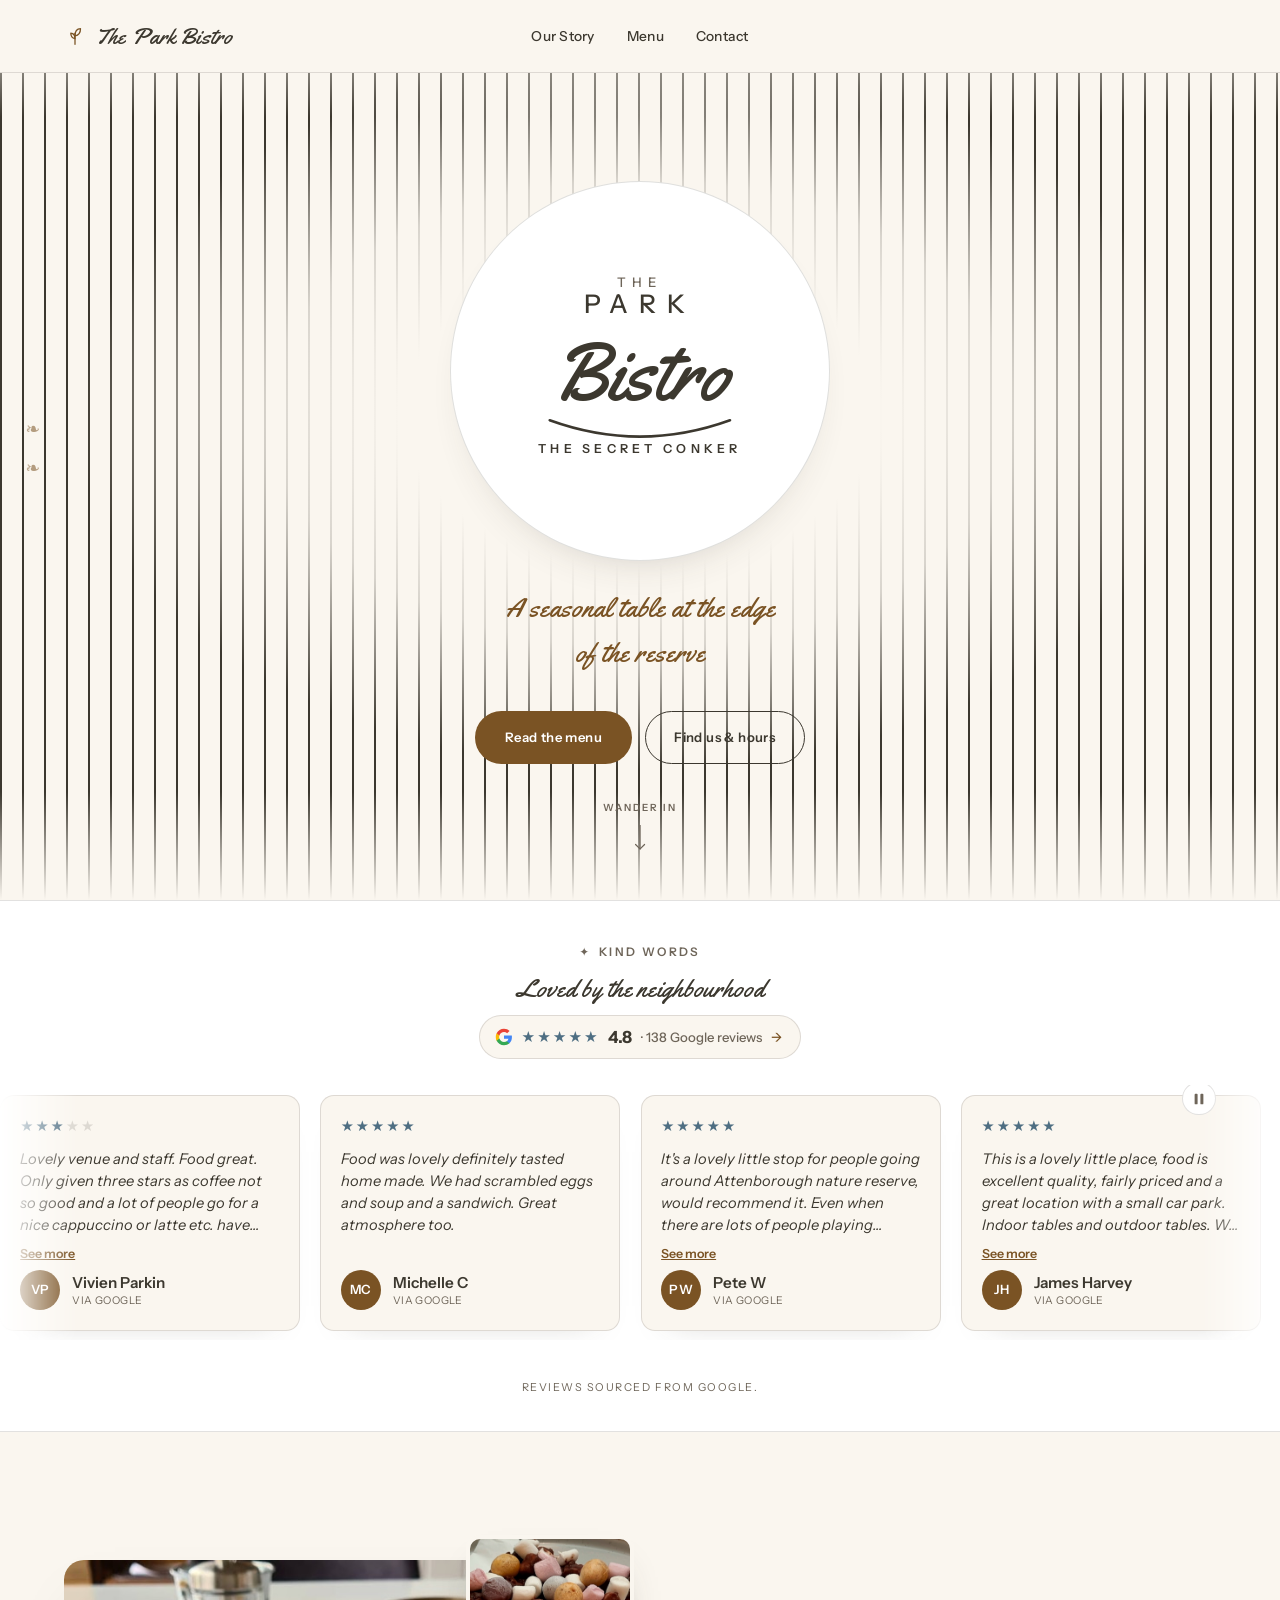
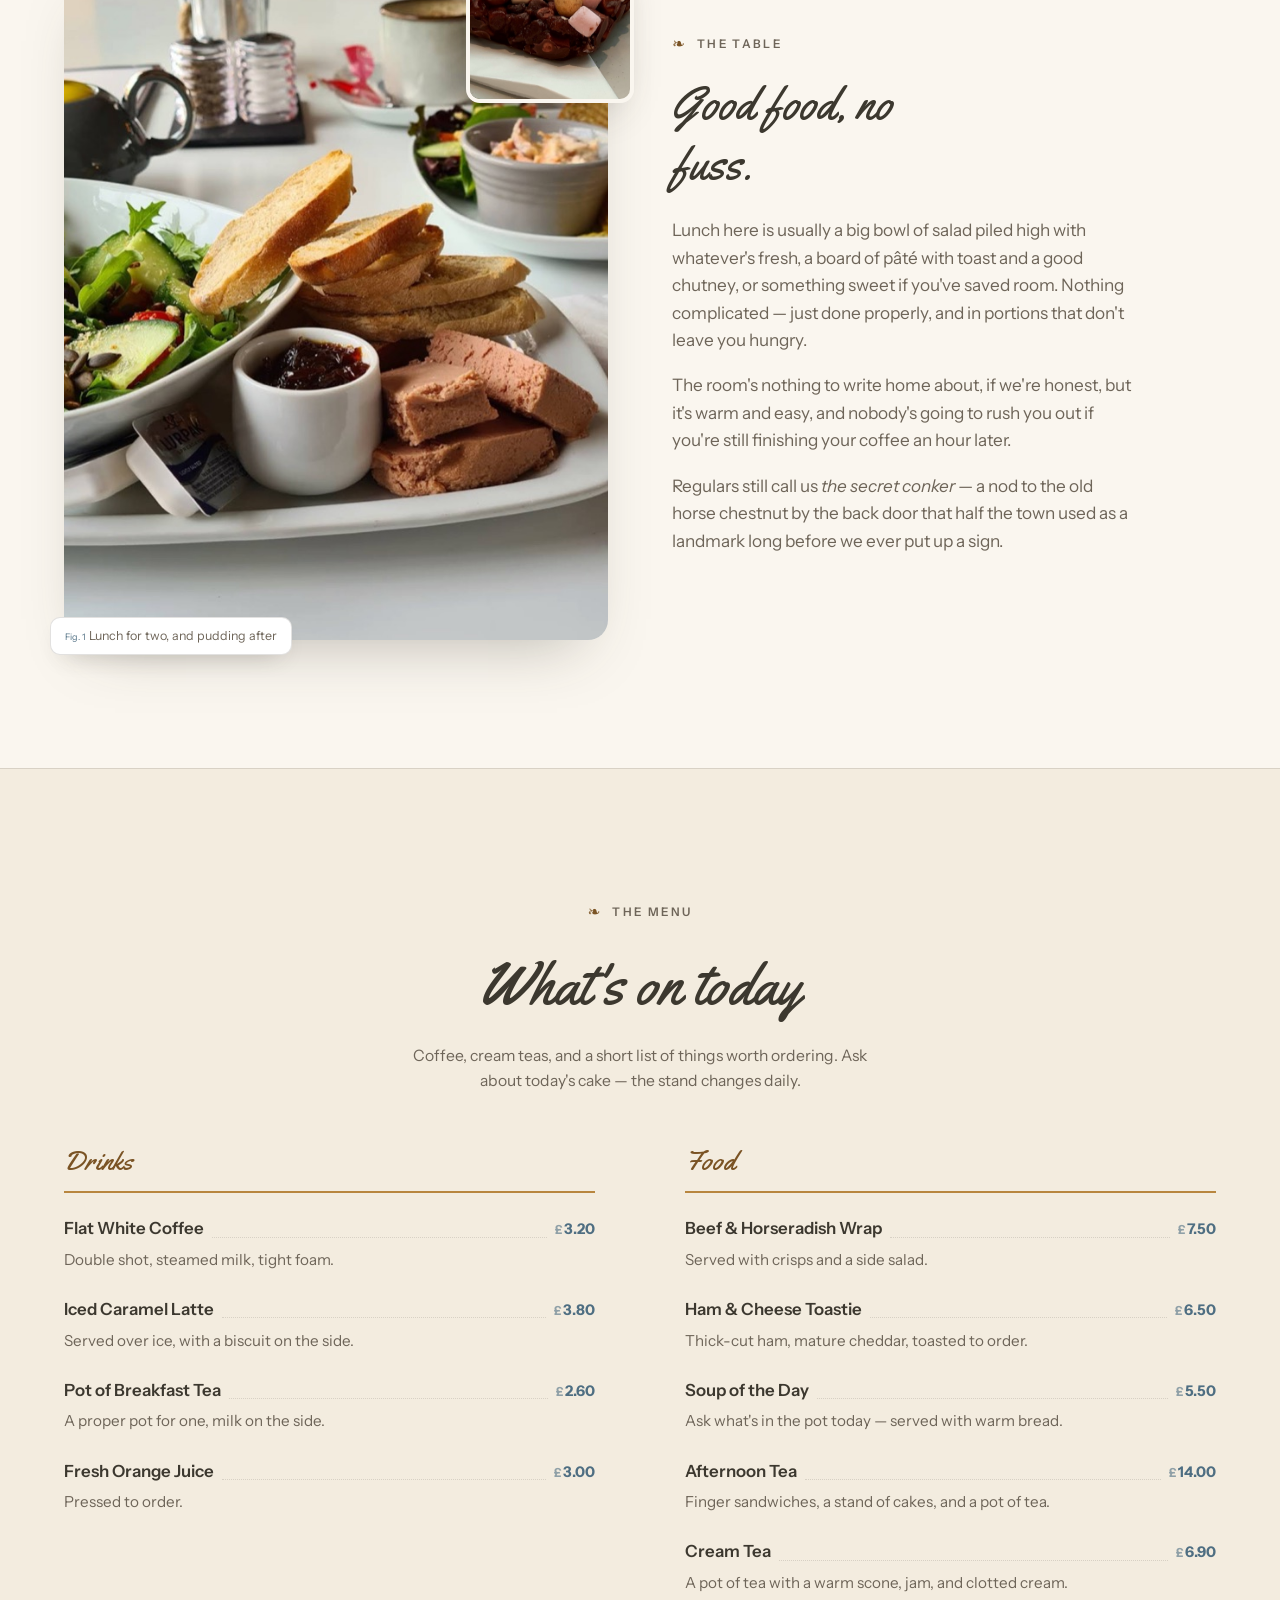
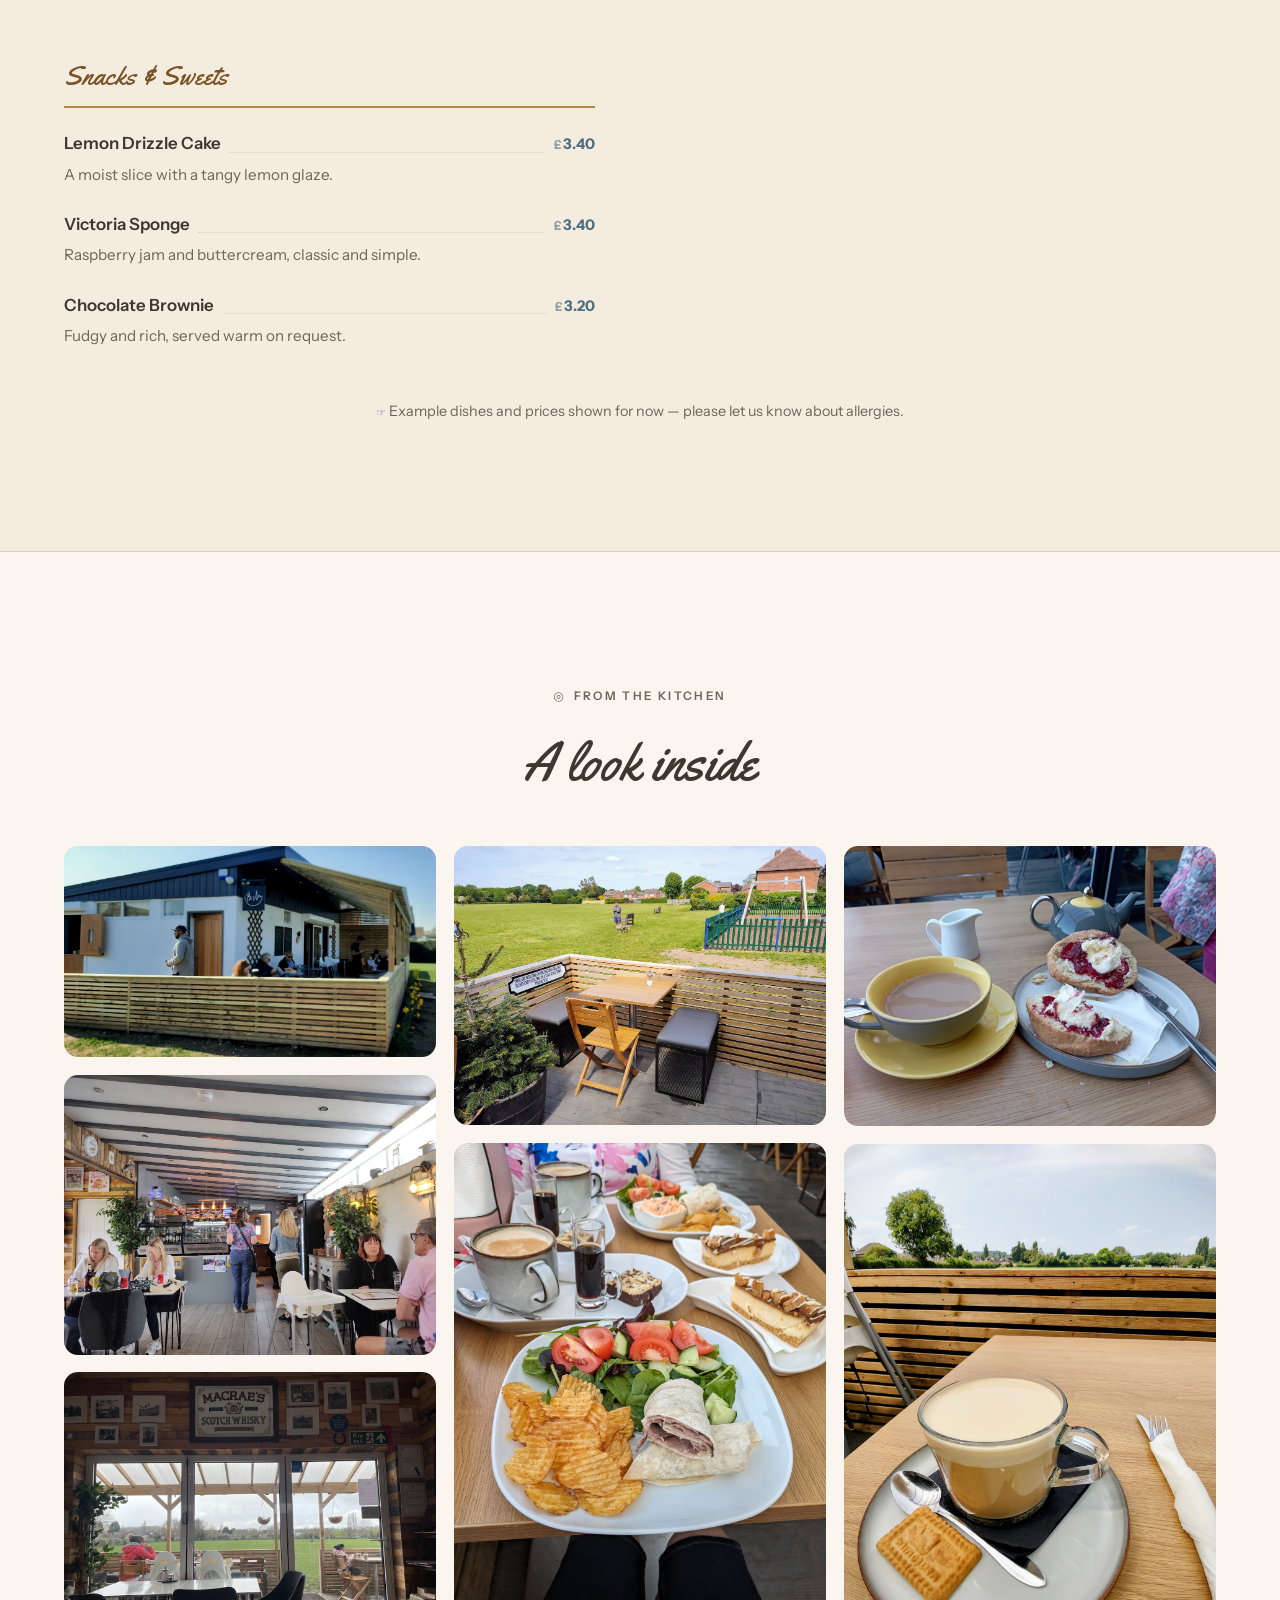
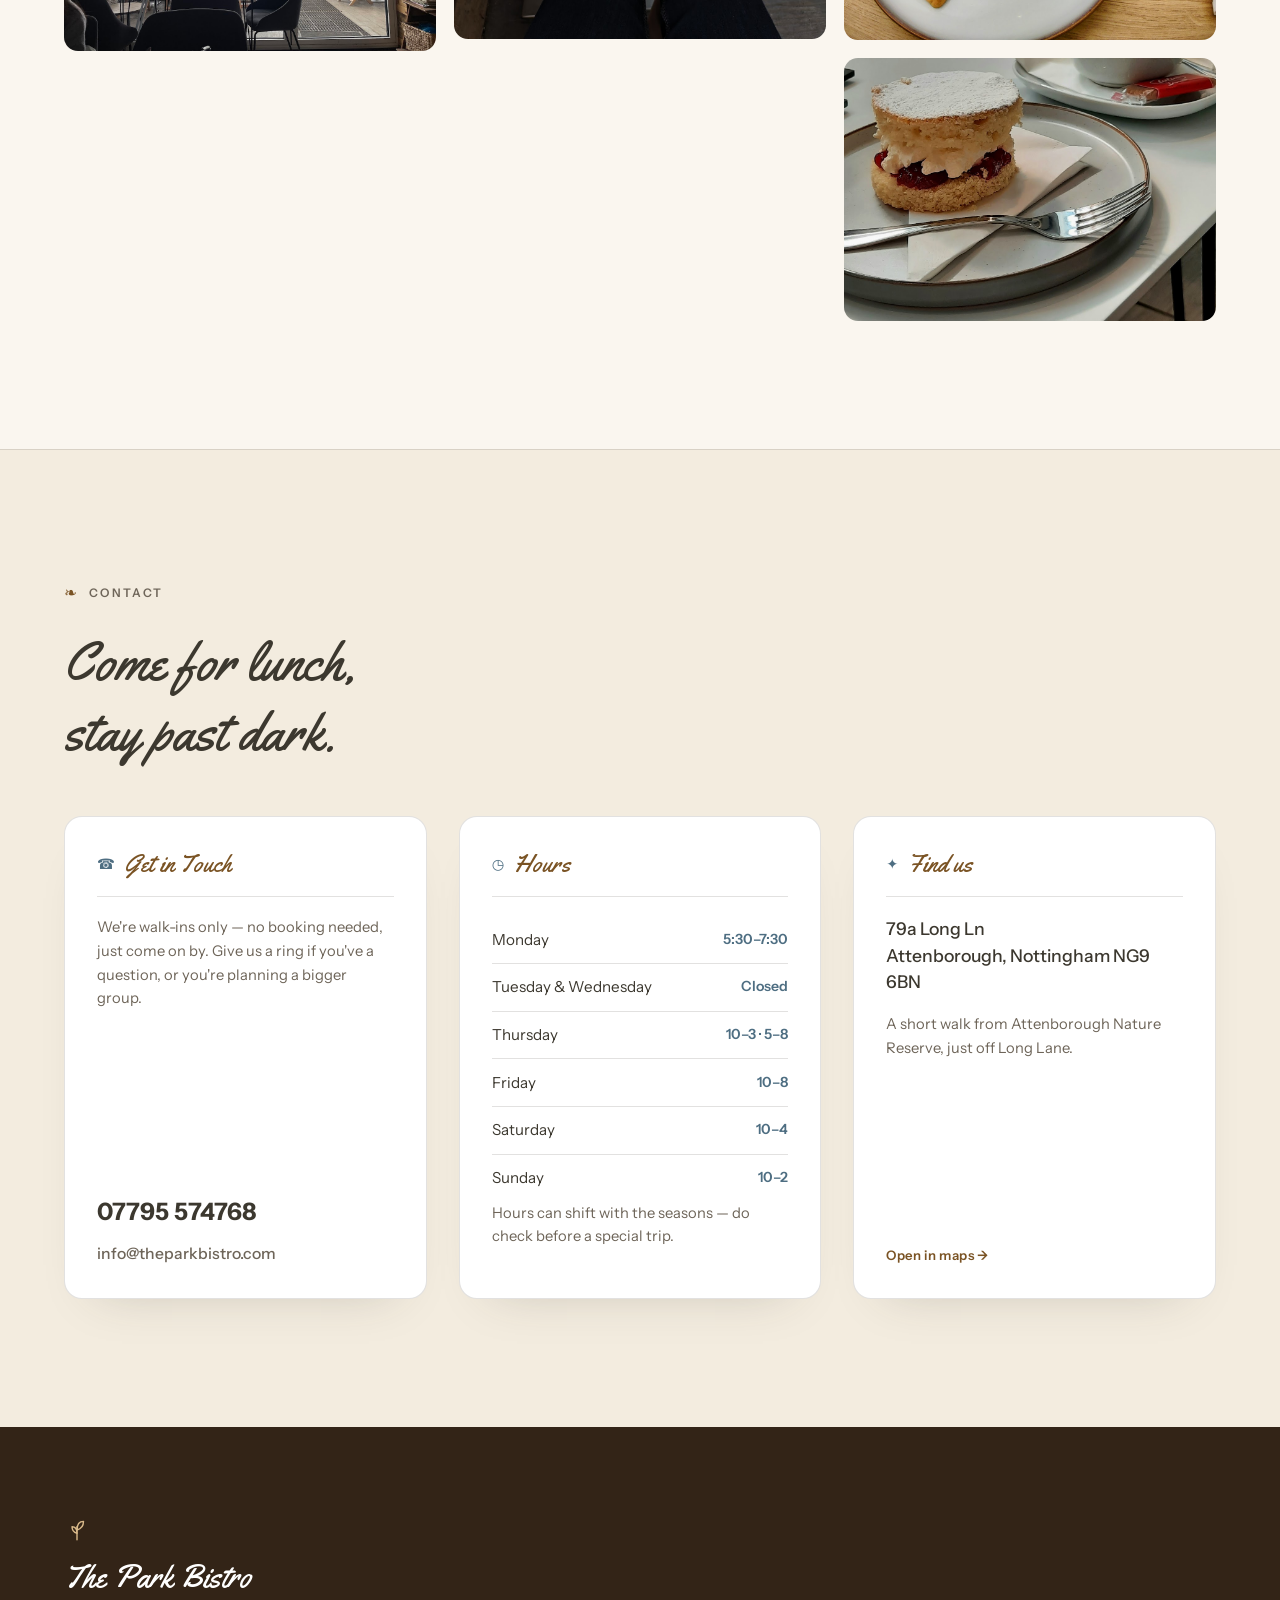
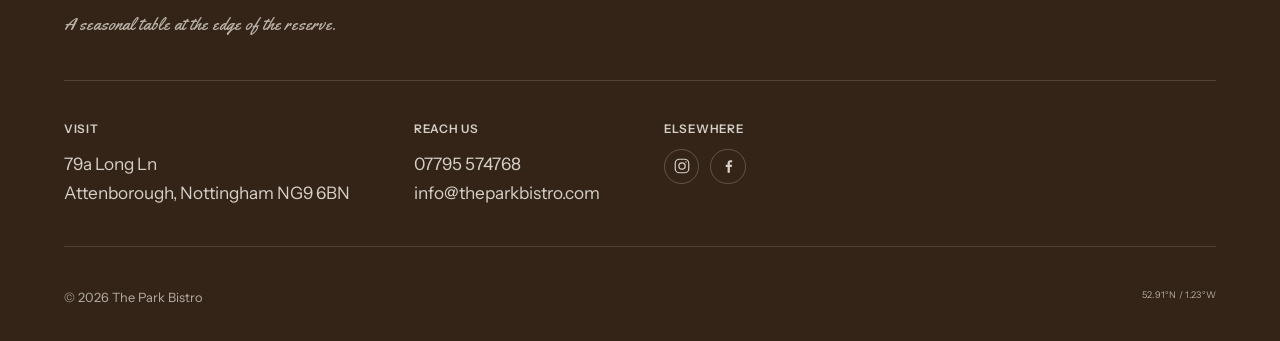
==== index.html @ cf63f5b9 "Initial commit: The Park Bistro site Static site with home page, contact page, local photo gallery, " ====
<!DOCTYPE html>
<html lang="en">
<head>
  <meta charset="UTF-8" />
  <meta name="viewport" content="width=device-width, initial-scale=1.0" />
  <title>The Park Bistro — A seasonal table at the edge of the reserve</title>
  <meta name="description" content="The Park Bistro is a seasonal, produce-driven bistro beside Attenborough Nature Reserve. Warm rooms, an open kitchen, and a menu that turns with the woods." />

  <!-- Fonts -->
  <link rel="preconnect" href="https://fonts.googleapis.com" />
  <link rel="preconnect" href="https://fonts.gstatic.com" crossorigin />
  <link href="https://fonts.googleapis.com/css2?family=Yellowtail&family=Instrument+Sans:ital,wght@0,400;0,500;0,600;0,700;1,400&display=swap" rel="stylesheet" />

  <link rel="icon" href="assets/favicon.svg" type="image/svg+xml" />
  <link rel="stylesheet" href="assets/css/styles.css" />
</head>
<body>
  <a class="skip-link" href="#menu">Skip to menu</a>

  <!-- ░░ Section index rail (desktop) ░░ -->
  <nav class="rail" aria-label="Section index">
    <a href="#story" data-rail><span class="rail__leaf" aria-hidden="true">❧</span><span class="rail__label">The Table</span></a>
    <a href="#menu" data-rail><span class="rail__leaf" aria-hidden="true">❧</span><span class="rail__label">The Menu</span></a>
  </nav>

  <!-- ░░ Header ░░ -->
  <header class="site-head" id="top">
    <a class="brand" href="#top" aria-label="The Park Bistro, home">
      <span class="brand__mark" aria-hidden="true">
        <svg viewBox="0 0 24 24" width="22" height="22" fill="none" stroke="currentColor" stroke-width="1.4" stroke-linecap="round" stroke-linejoin="round">
          <path d="M12 21c0-6 0-9 0-12" />
          <path d="M12 12c4-1 6-4 6-8-4 0-6 3-6 8Z" />
          <path d="M12 15c-3-.8-4.6-3-4.6-6C10.4 9 12 11.2 12 15Z" />
        </svg>
      </span>
      <span class="brand__word">The Park Bistro</span>
    </a>

    <nav class="site-nav" aria-label="Primary">
      <a href="#story">Our Story</a>
      <a href="#menu">Menu</a>
      <a href="contact.html">Contact</a>
    </nav>

    <button class="menu-toggle" aria-expanded="false" aria-controls="mobile-nav" aria-label="Open menu">
      <span></span><span></span>
    </button>
  </header>

  <!-- mobile nav -->
  <div class="mobile-nav" id="mobile-nav" hidden>
    <a href="#story">Our Story</a>
    <a href="#menu">Menu</a>
    <a href="contact.html">Contact</a>
    <a class="mobile-nav__call" href="tel:+447795574768">Call 07795 574768</a>
  </div>

  <main>
    <!-- ░░ Hero ░░ -->
    <section class="hero" aria-label="Introduction">
      <div class="hero__stripes" aria-hidden="true"></div>
      <div class="hero__glow" aria-hidden="true"></div>

      <div class="hero__inner">
        <h1 class="logo-badge" aria-label="The Park Bistro — The Secret Conker">
          <svg class="logo-badge__art" viewBox="0 0 360 300" role="img" aria-hidden="true">
            <text class="lg-park lg-park--the" x="180" y="42" text-anchor="middle">THE</text>
            <text class="lg-park" x="180" y="76" text-anchor="middle">PARK</text>
            <text class="lg-script" x="182" y="188" text-anchor="middle">Bistro</text>
            <path class="lg-swash" d="M64 214 Q180 256 296 214" fill="none" stroke-linecap="round" />
            <text class="lg-sub" x="180" y="256" text-anchor="middle">THE SECRET CONKER</text>
          </svg>
        </h1>

        <p class="hero__tagline">A seasonal table at the edge of the reserve</p>

        <div class="hero__actions">
          <a class="btn btn--solid" href="#menu">Read the menu</a>
          <a class="btn btn--ghost" href="contact.html">Find us &amp; hours</a>
        </div>
      </div>

      <a class="hero__cue" href="#story" aria-label="Scroll to story">
        <span>Wander in</span>
        <svg viewBox="0 0 12 30" width="12" height="30" fill="none" stroke="currentColor" stroke-width="1.2" stroke-linecap="round">
          <path d="M6 0v24" /><path d="M1.5 19.5 6 24l4.5-4.5" />
        </svg>
      </a>
    </section>

    <!-- ░░ Reviews (sliding banner) ░░ -->
    <section class="reviews" aria-label="Reviews">
      <header class="reviews__head">
        <p class="eyebrow reveal"><span class="mono">✦</span> Kind words</p>
        <h2 class="reveal">Loved by the neighbourhood</h2>
        <a
          class="reviews__rating reveal"
          data-reviews-summary
          href="https://maps.app.goo.gl/GTFs6DnJ6GR6g4HW9"
          target="_blank"
          rel="noopener"
        >
          <svg class="reviews__g" viewBox="0 0 48 48" width="18" height="18" aria-hidden="true">
            <path fill="#4285F4" d="M45.12 24.5c0-1.56-.14-3.06-.4-4.5H24v8.51h11.84c-.51 2.75-2.06 5.08-4.39 6.64v5.52h7.11c4.16-3.83 6.56-9.47 6.56-16.17z"/>
            <path fill="#34A853" d="M24 46c5.94 0 10.92-1.97 14.56-5.33l-7.11-5.52c-1.97 1.32-4.49 2.1-7.45 2.1-5.73 0-10.58-3.87-12.31-9.07H4.34v5.7C7.96 41.07 15.4 46 24 46z"/>
            <path fill="#FBBC05" d="M11.69 28.18A13.9 13.9 0 0 1 10.94 24c0-1.45.25-2.87.69-4.18v-5.7H4.34A21.93 21.93 0 0 0 2 24c0 3.55.85 6.91 2.34 9.88z"/>
            <path fill="#EA4335" d="M24 10.75c3.23 0 6.13 1.11 8.41 3.29l6.31-6.31C34.91 4.18 29.93 2 24 2 15.4 2 7.96 6.93 4.34 14.12l7.35 5.7c1.73-5.2 6.58-9.07 12.31-9.07z"/>
          </svg>
          <span class="reviews__stars" aria-hidden="true">★★★★★</span>
          <span class="reviews__score">4.8</span>
          <span class="reviews__count">· from Google reviews</span>
          <span class="reviews__arrow" aria-hidden="true">→</span>
        </a>
      </header>

      <div class="reviews__viewport">
        <button
          type="button"
          class="reviews__pause"
          data-reviews-pause
          aria-pressed="false"
          aria-label="Pause the scrolling reviews"
        >
          <svg class="reviews__pause-icon" data-icon="pause" viewBox="0 0 16 16" width="14" height="14" aria-hidden="true">
            <rect x="3" y="2" width="3.4" height="12" rx="1" fill="currentColor" />
            <rect x="9.6" y="2" width="3.4" height="12" rx="1" fill="currentColor" />
          </svg>
          <svg class="reviews__pause-icon" data-icon="play" viewBox="0 0 16 16" width="14" height="14" aria-hidden="true">
            <path d="M4 2.5v11l10-5.5z" fill="currentColor" />
          </svg>
        </button>
        <div class="reviews__track" data-reviews-track aria-live="off">
          <!-- cards injected by main.js from reviews.data.js -->
        </div>
      </div>

      <p class="reviews__attrib">Reviews sourced from Google.</p>
    </section>

    <!-- ░░ Story ░░ -->
    <section class="story" id="story">
      <div class="story__media reveal">
        <img class="story__media-main" src="assets/images/table_spread.jpg" alt="A table set for lunch: a big salad, toasted bread, pâté and chutney, and crisps" />
        <img class="story__media-accent" src="assets/images/rocky_road.jpg" alt="A thick slice of rocky road topped with mini eggs and marshmallows" />
        <figcaption class="story__cap"><span class="mono">Fig. 1</span> Lunch for two, and pudding after</figcaption>
      </div>

      <div class="story__body">
        <p class="eyebrow reveal"><span class="eyebrow__leaf" aria-hidden="true">❧</span> The Table</p>
        <h2 class="reveal">Good food, no fuss.</h2>
        <p class="reveal">
          Lunch here is usually a big bowl of salad piled high with whatever's fresh, a
          board of pâté with toast and a good chutney, or something sweet if you've saved
          room. Nothing complicated — just done properly, and in portions that don't
          leave you hungry.
        </p>
        <p class="reveal">
          The room's nothing to write home about, if we're honest, but it's warm and easy,
          and nobody's going to rush you out if you're still finishing your coffee an hour
          later.
        </p>
        <p class="reveal">
          Regulars still call us <em>the secret conker</em> — a nod to the old horse
          chestnut by the back door that half the town used as a landmark long before we
          ever put up a sign.
        </p>
      </div>
    </section>

    <!-- ░░ Menu ░░ -->
    <section class="menu" id="menu">
      <header class="menu__head">
        <p class="eyebrow reveal"><span class="eyebrow__leaf" aria-hidden="true">❧</span> The Menu</p>
        <h2 class="reveal">What's on today</h2>
        <p class="menu__note reveal">
          Coffee, cream teas, and a short list of things worth ordering. Ask about
          today's cake — the stand changes daily.
        </p>
      </header>

      <div class="menu__grid">
        <!-- Drinks -->
        <div class="course reveal">
          <h3 class="course__title">Drinks</h3>
          <ul class="dishes">
            <li class="dish">
              <div class="dish__row">
                <span class="dish__name">Flat White Coffee</span>
                <span class="dish__lead"></span>
                <span class="dish__price">3.20</span>
              </div>
              <p class="dish__desc">Double shot, steamed milk, tight foam.</p>
            </li>
            <li class="dish">
              <div class="dish__row">
                <span class="dish__name">Iced Caramel Latte</span>
                <span class="dish__lead"></span>
                <span class="dish__price">3.80</span>
              </div>
              <p class="dish__desc">Served over ice, with a biscuit on the side.</p>
            </li>
            <li class="dish">
              <div class="dish__row">
                <span class="dish__name">Pot of Breakfast Tea</span>
                <span class="dish__lead"></span>
                <span class="dish__price">2.60</span>
              </div>
              <p class="dish__desc">A proper pot for one, milk on the side.</p>
            </li>
            <li class="dish">
              <div class="dish__row">
                <span class="dish__name">Fresh Orange Juice</span>
                <span class="dish__lead"></span>
                <span class="dish__price">3.00</span>
              </div>
              <p class="dish__desc">Pressed to order.</p>
            </li>
          </ul>
        </div>

        <!-- Food -->
        <div class="course reveal">
          <h3 class="course__title">Food</h3>
          <ul class="dishes">
            <li class="dish">
              <div class="dish__row">
                <span class="dish__name">Beef &amp; Horseradish Wrap</span>
                <span class="dish__lead"></span>
                <span class="dish__price">7.50</span>
              </div>
              <p class="dish__desc">Served with crisps and a side salad.</p>
            </li>
            <li class="dish">
              <div class="dish__row">
                <span class="dish__name">Ham &amp; Cheese Toastie</span>
                <span class="dish__lead"></span>
                <span class="dish__price">6.50</span>
              </div>
              <p class="dish__desc">Thick-cut ham, mature cheddar, toasted to order.</p>
            </li>
            <li class="dish">
              <div class="dish__row">
                <span class="dish__name">Soup of the Day</span>
                <span class="dish__lead"></span>
                <span class="dish__price">5.50</span>
              </div>
              <p class="dish__desc">Ask what's in the pot today — served with warm bread.</p>
            </li>
            <li class="dish">
              <div class="dish__row">
                <span class="dish__name">Afternoon Tea</span>
                <span class="dish__lead"></span>
                <span class="dish__price">14.00</span>
              </div>
              <p class="dish__desc">Finger sandwiches, a stand of cakes, and a pot of tea.</p>
            </li>
            <li class="dish">
              <div class="dish__row">
                <span class="dish__name">Cream Tea</span>
                <span class="dish__lead"></span>
                <span class="dish__price">6.90</span>
              </div>
              <p class="dish__desc">A pot of tea with a warm scone, jam, and clotted cream.</p>
            </li>
          </ul>
        </div>

        <!-- Snacks & Sweets -->
        <div class="course reveal">
          <h3 class="course__title">Snacks &amp; Sweets</h3>
          <ul class="dishes">
            <li class="dish">
              <div class="dish__row">
                <span class="dish__name">Lemon Drizzle Cake</span>
                <span class="dish__lead"></span>
                <span class="dish__price">3.40</span>
              </div>
              <p class="dish__desc">A moist slice with a tangy lemon glaze.</p>
            </li>
            <li class="dish">
              <div class="dish__row">
                <span class="dish__name">Victoria Sponge</span>
                <span class="dish__lead"></span>
                <span class="dish__price">3.40</span>
              </div>
              <p class="dish__desc">Raspberry jam and buttercream, classic and simple.</p>
            </li>
            <li class="dish">
              <div class="dish__row">
                <span class="dish__name">Chocolate Brownie</span>
                <span class="dish__lead"></span>
                <span class="dish__price">3.20</span>
              </div>
              <p class="dish__desc">Fudgy and rich, served warm on request.</p>
            </li>
          </ul>
        </div>
      </div>

      <p class="menu__foot reveal">
        <span class="mono">☞</span> Example dishes and prices shown for now — please let us know about allergies.
      </p>
    </section>

    <!-- ░░ Gallery (our own photos) ░░ -->
    <section class="gallery" id="gallery" aria-label="Photos">
      <header class="gallery__head">
        <p class="eyebrow reveal"><span class="mono">◎</span> <span data-gallery-eyebrow>From the kitchen</span></p>
        <h2 class="reveal">A look inside</h2>
      </header>
      <div class="gallery__grid" data-photos-grid>
        <!-- photos injected by main.js from photos.data.js -->
      </div>
      <p class="gallery__attrib" data-gallery-attrib hidden>Photos from Google</p>
    </section>

    <!-- ░░ Contact ░░ -->
    <section class="visit" id="contact">
      <div class="visit__head">
        <p class="eyebrow reveal"><span class="eyebrow__leaf" aria-hidden="true">❧</span> Contact</p>
        <h2 class="reveal">Come for lunch, stay past dark.</h2>
      </div>

      <div class="visit__grid">
        <div class="visit__card reveal">
          <h3><span class="mono">☎</span> Get in Touch</h3>
          <p class="visit__soft">
            We're walk-ins only — no booking needed, just come on by. Give us a ring
            if you've a question, or you're planning a bigger group.
          </p>
          <a class="visit__big" href="tel:+447795574768">07795 574768</a>
          <a class="visit__big visit__big--alt" href="mailto:info@theparkbistro.com">info@theparkbistro.com</a>
        </div>

        <div class="visit__card reveal">
          <h3><span class="mono">◷</span> Hours</h3>
          <ul class="hours">
            <li><span>Monday</span><span class="hours__val">5:30–7:30</span></li>
            <li><span>Tuesday &amp; Wednesday</span><span class="hours__val">Closed</span></li>
            <li><span>Thursday</span><span class="hours__val">10–3 · 5–8</span></li>
            <li><span>Friday</span><span class="hours__val">10–8</span></li>
            <li><span>Saturday</span><span class="hours__val">10–4</span></li>
            <li><span>Sunday</span><span class="hours__val">10–2</span></li>
          </ul>
          <p class="visit__soft">Hours can shift with the seasons — do check before a special trip.</p>
        </div>

        <div class="visit__card reveal">
          <h3><span class="mono">✦</span> Find us</h3>
          <address class="visit__addr">
            79a Long Ln<br />
            Attenborough, Nottingham NG9 6BN
          </address>
          <p class="visit__soft">
            A short walk from Attenborough Nature Reserve, just off Long Lane.
          </p>
          <a class="visit__link" href="https://maps.google.com/?cid=6841481098849020407" target="_blank" rel="noopener">Open in maps →</a>
        </div>
      </div>
    </section>

  </main>

  <!-- ░░ Footer ░░ -->
  <footer class="site-foot">
    <div class="site-foot__brand">
      <span class="brand__mark" aria-hidden="true">
        <svg viewBox="0 0 24 24" width="26" height="26" fill="none" stroke="currentColor" stroke-width="1.3" stroke-linecap="round" stroke-linejoin="round">
          <path d="M12 21c0-6 0-9 0-12" />
          <path d="M12 12c4-1 6-4 6-8-4 0-6 3-6 8Z" />
          <path d="M12 15c-3-.8-4.6-3-4.6-6C10.4 9 12 11.2 12 15Z" />
        </svg>
      </span>
      <p class="site-foot__word">The Park Bistro</p>
      <p class="site-foot__tag">A seasonal table at the edge of the reserve.</p>
    </div>

    <div class="site-foot__cols">
      <div>
        <p class="mono site-foot__label">Visit</p>
        <p>79a Long Ln<br />Attenborough, Nottingham NG9 6BN</p>
      </div>
      <div>
        <p class="mono site-foot__label">Reach us</p>
        <p><a href="tel:+447795574768">07795 574768</a><br /><a href="mailto:info@theparkbistro.com">info@theparkbistro.com</a></p>
      </div>
      <div>
        <p class="mono site-foot__label">Elsewhere</p>
        <div class="site-foot__social">
          <a class="site-foot__social-link" href="https://www.instagram.com/the.parkbistro/?hl=en" target="_blank" rel="noopener" aria-label="The Park Bistro on Instagram">
            <svg viewBox="0 0 24 24" fill="none" stroke="currentColor" stroke-width="1.6" stroke-linecap="round" stroke-linejoin="round" aria-hidden="true">
              <rect x="3" y="3" width="18" height="18" rx="5.5" />
              <circle cx="12" cy="12" r="4.2" />
              <circle cx="17.3" cy="6.7" r="0.9" fill="currentColor" stroke="none" />
            </svg>
          </a>
          <a class="site-foot__social-link" href="https://www.facebook.com/theparkbistrosecretconker/" target="_blank" rel="noopener" aria-label="The Park Bistro on Facebook">
            <svg viewBox="0 0 24 24" fill="currentColor" aria-hidden="true">
              <path d="M14.5 21v-7.6h2.55l.38-2.96h-2.93V8.55c0-.86.24-1.44 1.47-1.44h1.57V4.46c-.27-.04-1.2-.12-2.29-.12-2.26 0-3.81 1.38-3.81 3.92v2.18H8.98v2.96h2.46V21h3.06Z" />
            </svg>
          </a>
        </div>
      </div>
    </div>

    <p class="site-foot__fine">
      <span>© <span id="year">2026</span> The Park Bistro</span>
      <span class="mono">52.91°N / 1.23°W</span>
    </p>
  </footer>

  <script src="assets/js/reviews.data.js"></script>
  <script src="assets/js/photos.data.js"></script>
  <script src="assets/js/main.js"></script>
</body>
</html>
---- assets/css/styles.css ----
/* =====================================================================
   The Park Bistro — a warm neighbourhood table
   Warm ivory, caramel brown, dusty blue, soft charcoal. A hand-lettered
   script for the moments that carry the brand's voice, a clean warm
   sans for everything you need to actually read.
   ===================================================================== */

:root {
  /* palette — warm and inviting: greys, caramel browns, blues, whites */
  --white:       #FFFFFF;  /* cards & lifted surfaces */
  --paper:       #FAF6EF;  /* warm ivory, the page */
  --paper-alt:   #F3ECDF;  /* soft section tint */
  --cream:       #FFFFFF;
  --ink:         #3C382F;  /* warm charcoal — never a hard black */
  --ink-soft:    #6E6559;  /* warm mid-grey body text — 4.87:1 on paper-alt, meets WCAG AA */
  --sage:        #B8863F;  /* caramel — primary accent (borders, light touches) */
  --sage-deep:   #7A5324;  /* deep caramel brown — buttons, icons, headings */
  --dusk:        #7191A6;  /* dusty blue — secondary accent */
  --dusk-deep:   #4E6E82;  /* deeper blue — hover on blue elements */
  --deep:        #332417;  /* dark caramel brown — footer */
  --line:        rgba(60, 56, 47, 0.15);
  --line-soft:   rgba(60, 56, 47, 0.08);
  --cream-line:  rgba(255, 255, 255, 0.26);

  /* type — a script for the brand's voice, used with restraint; a warm sans for everything else */
  --display: "Yellowtail", "Segoe Script", cursive;
  --body:    "Instrument Sans", system-ui, -apple-system, sans-serif;
  --mono:    "Instrument Sans", system-ui, -apple-system, sans-serif; /* small tracked labels — no typewriter mono */

  /* rhythm */
  --pad-x: clamp(1.25rem, 5vw, 6.5rem);
  --section-y: clamp(4.5rem, 10vw, 9rem);
  --maxw: 1280px;

  --ease: cubic-bezier(0.22, 1, 0.36, 1);
}

/* ---------- reset ---------- */
*, *::before, *::after { box-sizing: border-box; }
* { margin: 0; }
html { -webkit-text-size-adjust: 100%; scroll-behavior: smooth; }
@media (prefers-reduced-motion: reduce) { html { scroll-behavior: auto; } }

body {
  font-family: var(--body);
  background: var(--paper);
  color: var(--ink);
  line-height: 1.6;
  font-size: clamp(1rem, 0.55vw + 0.9rem, 1.075rem);
  -webkit-font-smoothing: antialiased;
  text-rendering: optimizeLegibility;
  overflow-x: hidden;
}

img { max-width: 100%; display: block; }
a { color: inherit; text-decoration: none; }
h1, h2, h3 { font-family: var(--display); font-weight: 400; letter-spacing: 0; line-height: 1.3; }

.skip-link {
  position: absolute; left: 1rem; top: -3rem; z-index: 200;
  background: var(--ink); color: var(--cream); padding: 0.6rem 1rem;
  border-radius: 6px; transition: top 0.2s;
}
.skip-link:focus { top: 1rem; }

:focus-visible { outline: 2px solid var(--sage-deep); outline-offset: 3px; border-radius: 2px; }

/* ---------- shared bits ---------- */
.mono {
  font-family: var(--mono);
  font-size: 0.72em;
  letter-spacing: 0.02em;
  color: var(--sage-deep);
}

.eyebrow {
  display: inline-flex; align-items: center; gap: 0.6rem;
  font-family: var(--body);
  font-weight: 600;
  font-size: 0.74rem;
  letter-spacing: 0.2em;
  text-transform: uppercase;
  color: var(--ink-soft);
  margin-bottom: 1.4rem;
}
.eyebrow__leaf { color: var(--sage-deep); font-size: 1.3em; font-weight: 400; }
.eyebrow .mono { font-size: 1em; color: inherit; }

.btn {
  display: inline-flex; align-items: center; justify-content: center;
  font-family: var(--body);
  font-weight: 600;
  font-size: 0.82rem; letter-spacing: 0.03em;
  padding: 0.95rem 1.8rem; border-radius: 999px;
  border: 1px solid transparent;
  transition: transform 0.35s var(--ease), background 0.35s var(--ease), color 0.35s var(--ease), border-color 0.35s var(--ease);
}
.btn:hover { transform: translateY(-2px); }
.btn--solid { background: var(--sage-deep); color: var(--white); }
.btn--solid:hover { background: #5C3D1A; }
.btn--ghost { border-color: var(--ink); color: var(--ink); }
.btn--ghost:hover { border-color: var(--sage-deep); background: var(--sage-deep); color: var(--white); }

/* =====================================================================
   Index rail (desktop only)
   ===================================================================== */
.rail {
  position: fixed; left: clamp(1rem, 2vw, 1.9rem); top: 50%;
  transform: translateY(-50%);
  z-index: 60;
  display: none;
  flex-direction: column; gap: 1.15rem;
  mix-blend-mode: normal;
}
.rail a {
  display: flex; align-items: baseline; gap: 0.6rem;
  font-family: var(--body); font-weight: 600; font-size: 0.7rem; letter-spacing: 0.1em;
  text-transform: uppercase; color: var(--ink-soft);
  opacity: 0.55; transition: opacity 0.3s, color 0.3s;
}
.rail a:hover, .rail a.is-active { opacity: 1; color: var(--ink); }
.rail__leaf { color: var(--sage-deep); font-size: 1.1rem; line-height: 1; }
.rail__label {
  max-width: 0; overflow: hidden; white-space: nowrap;
  transition: max-width 0.4s var(--ease);
}
.rail a:hover .rail__label, .rail a.is-active .rail__label { max-width: 9rem; }
@media (min-width: 1180px) { .rail { display: flex; } }

/* =====================================================================
   Header
   ===================================================================== */
.site-head {
  position: fixed; inset: 0 0 auto 0; z-index: 100;
  display: grid; grid-template-columns: 1fr auto 1fr;
  align-items: center;
  gap: 1rem;
  padding: 1.1rem var(--pad-x);
  color: var(--ink);
  background: var(--paper);
  border-bottom: 1px solid var(--line);
  transition: padding 0.4s var(--ease), box-shadow 0.4s var(--ease);
}
.site-head.is-stuck {
  box-shadow: 0 12px 30px -22px rgba(60, 56, 47, 0.4);
  padding-top: 0.85rem; padding-bottom: 0.85rem;
}

.brand { display: inline-flex; align-items: center; gap: 0.55rem; justify-self: start; grid-column: 1; }
.brand__mark { display: inline-flex; color: var(--sage-deep); }
.brand__word {
  font-family: var(--display);
  font-size: 1.45rem; font-weight: 400; letter-spacing: 0;
}

.site-nav { display: flex; gap: clamp(1.2rem, 2.5vw, 2.4rem); justify-self: center; grid-column: 2; }
.site-nav a {
  font-family: var(--body); font-weight: 500; font-size: 0.86rem; letter-spacing: 0.02em;
  position: relative; padding: 0.3rem 0;
}
.site-nav a::after {
  content: ""; position: absolute; left: 0; bottom: 0; height: 1px; width: 0;
  background: currentColor; transition: width 0.35s var(--ease);
}
.site-nav a:hover::after { width: 100%; }

.menu-toggle {
  display: none; flex-direction: column; gap: 5px;
  background: none; border: 0; cursor: pointer; padding: 6px;
  justify-self: end; grid-column: 3;
}
.menu-toggle span { width: 24px; height: 1.5px; background: currentColor; transition: transform 0.3s, opacity 0.3s; }
.menu-toggle[aria-expanded="true"] span:first-child { transform: translateY(6.5px) rotate(45deg); }
.menu-toggle[aria-expanded="true"] span:last-child { transform: translateY(-6.5px) rotate(-45deg); }

.mobile-nav {
  position: fixed; inset: 0; z-index: 90;
  background: var(--sage-deep); color: var(--cream);
  display: none; flex-direction: column; align-items: center; justify-content: center;
  gap: 2rem;
  font-family: var(--display); font-size: 2.1rem;
}
.mobile-nav:not([hidden]) { display: flex; }
.mobile-nav a { opacity: 0; transform: translateY(12px); transition: opacity 0.4s, transform 0.4s; }
.mobile-nav.is-open a { opacity: 1; transform: none; }
.mobile-nav__call {
  font-family: var(--body) !important; font-weight: 600; font-size: 0.95rem !important;
  letter-spacing: 0.04em; text-transform: uppercase;
  border: 1px solid var(--cream-line); border-radius: 999px; padding: 0.8rem 1.6rem;
  margin-top: 0.5rem;
}

/* =====================================================================
   Hero
   ===================================================================== */
.hero {
  position: relative;
  min-height: 100svh;
  display: flex; align-items: center; justify-content: center;
  text-align: center;
  padding: clamp(7rem, 14vh, 10rem) var(--pad-x) clamp(5rem, 9vh, 7rem);
  background: var(--paper);
  color: var(--ink);
  isolation: isolate;
  overflow: hidden;
}

/* pinstripes across the room — echoing the ceiling beams */
.hero__stripes {
  position: absolute; inset: 0; z-index: -2;
  background: repeating-linear-gradient(
    to right,
    var(--ink) 0, var(--ink) 2px,
    transparent 2px, transparent 22px
  );
  opacity: 1;
}
/* soft white breathing room behind the mark so the type stays legible */
.hero__glow {
  position: absolute; inset: 0; z-index: -1;
  background:
    linear-gradient(to bottom, var(--paper) 0%, rgba(250, 246, 239, 0) 13%),
    linear-gradient(to top, var(--paper) 0%, rgba(250, 246, 239, 0) 12%),
    radial-gradient(58% 52% at 50% 46%,
      var(--paper) 0%, var(--paper) 32%,
      rgba(250, 246, 239, 0.82) 50%, rgba(250, 246, 239, 0) 76%);
}

.hero__inner {
  position: relative;
  display: flex; flex-direction: column; align-items: center;
  max-width: 46rem;
}

/* the logo badge — a white disc carrying the wordmark, over the stripes */
.logo-badge {
  width: clamp(230px, 40vw, 380px);
  aspect-ratio: 1;
  margin: 0;
  background: var(--white);
  border-radius: 50%;
  border: 1.5px solid rgba(60, 56, 47, 0.16);
  display: grid; place-items: center;
  box-shadow: 0 20px 44px -30px rgba(60, 56, 47, 0.3);
  animation: badge-in 1.1s var(--ease) both;
}
.logo-badge__art { width: 74%; height: auto; display: block; }
.lg-park {
  font-family: var(--body); font-weight: 500; font-size: 33px;
  letter-spacing: 14px; fill: var(--ink);
}
.lg-park--the { font-size: 17px; letter-spacing: 8px; fill: var(--ink-soft); }
.lg-script { font-family: var(--display); font-size: 104px; fill: var(--ink); }
.lg-swash { stroke: var(--ink); stroke-width: 3.4; }
.lg-sub {
  font-family: var(--body); font-size: 16px; font-weight: 600;
  letter-spacing: 5.5px; fill: var(--ink);
}
@keyframes badge-in {
  from { opacity: 0; transform: translateY(16px) scale(0.97); }
  to   { opacity: 1; transform: none; }
}

.hero__tagline {
  margin-top: 1.6rem;
  font-family: var(--display); font-weight: 400;
  font-size: clamp(1.3rem, 2.4vw, 1.75rem);
  color: var(--sage-deep); max-width: 24ch;
}
.hero__actions { display: flex; flex-wrap: wrap; justify-content: center; gap: 0.8rem; margin-top: 2.2rem; }

.hero__cue {
  position: absolute; left: 50%; transform: translateX(-50%);
  bottom: clamp(2rem, 5vh, 3.2rem);
  display: none; flex-direction: column; align-items: center; gap: 0.6rem;
  font-family: var(--body); font-weight: 600; font-size: 0.62rem; letter-spacing: 0.2em;
  text-transform: uppercase; color: var(--ink-soft);
}
.hero__cue svg { animation: bob 2.4s ease-in-out infinite; }
@keyframes bob { 0%, 100% { transform: translateY(0); } 50% { transform: translateY(5px); } }
@media (min-width: 780px) and (min-height: 840px) { .hero__cue { display: flex; } }

/* =====================================================================
   Story
   ===================================================================== */
.story {
  display: grid; grid-template-columns: 1fr 1fr; gap: clamp(2rem, 5vw, 5rem);
  align-items: center;
  max-width: var(--maxw); margin-inline: auto;
  padding: var(--section-y) var(--pad-x);
}
.story__media { position: relative; }
.story__media-main {
  width: 100%; aspect-ratio: 4 / 5; object-fit: cover;
  border-radius: 20px;
  box-shadow: 0 30px 60px -30px rgba(60, 56, 47, 0.35);
}
.story__media-accent {
  position: absolute; top: -1.6rem; right: -1.6rem;
  width: clamp(110px, 32%, 168px);
  aspect-ratio: 1; object-fit: cover;
  border-radius: 14px;
  border: 4px solid var(--paper);
  box-shadow: 0 20px 40px -22px rgba(60, 56, 47, 0.45);
}
.story__cap {
  position: absolute; bottom: -0.9rem; left: -0.9rem;
  background: var(--cream); color: var(--ink-soft);
  padding: 0.5rem 0.9rem; border: 1px solid var(--line);
  border-radius: 10px;
  font-size: 0.78rem; box-shadow: 0 10px 24px -14px rgba(60, 56, 47, 0.45);
}
.story__cap .mono { color: var(--dusk-deep); }

.story__body h2 {
  font-size: clamp(2rem, 3.6vw, 3.1rem);
  margin-bottom: 1.4rem; max-width: 15ch;
}
.story__body p { color: var(--ink-soft); margin-bottom: 1.1rem; max-width: 42ch; }

/* =====================================================================
   Menu
   ===================================================================== */
.menu {
  background: var(--paper-alt);
  border-block: 1px solid var(--line);
  padding: var(--section-y) var(--pad-x);
}
.menu__head { max-width: var(--maxw); margin: 0 auto 3.2rem; text-align: center; }
.menu__head .eyebrow { justify-content: center; }
.menu__head h2 { font-size: clamp(2.4rem, 4.6vw, 3.9rem); font-weight: 400; }
.menu__note {
  max-width: 46ch; margin: 1.2rem auto 0; color: var(--ink-soft);
  font-size: 0.98rem;
}

.menu__grid {
  max-width: var(--maxw); margin-inline: auto;
  display: grid; grid-template-columns: 1fr 1fr;
  gap: clamp(2.4rem, 5vw, 5rem) clamp(3rem, 7vw, 7rem);
}

.course__title {
  font-size: 1.7rem;
  padding-bottom: 0.7rem; margin-bottom: 1.4rem;
  border-bottom: 2px solid var(--sage);
  color: var(--sage-deep);
}

.dishes { list-style: none; padding: 0; display: flex; flex-direction: column; gap: 1.5rem; }
.dish__row { display: flex; align-items: baseline; gap: 0.5rem; }
.dish__name { font-family: var(--body); font-size: 1.05rem; font-weight: 600; flex-shrink: 0; max-width: 78%; }
.dish__lead {
  flex: 1; align-self: flex-end; margin-bottom: 0.28rem;
  border-bottom: 1px dotted var(--line);
  min-width: 1.2rem;
}
.dish__price {
  font-family: var(--body); font-weight: 700; font-size: 0.92rem; color: var(--dusk-deep);
  flex-shrink: 0;
}
.dish__price::before { content: "£"; opacity: 0.6; font-size: 0.85em; margin-right: 1px; }
.dish__desc { margin-top: 0.35rem; color: var(--ink-soft); font-size: 0.95rem; max-width: 46ch; }
.dish__tag {
  display: inline-block; margin-left: 0.15rem;
  font-family: var(--mono); font-size: 0.68rem;
  letter-spacing: 0.03em; color: var(--sage-deep);
  border: 1px solid var(--line); border-radius: 6px;
  padding: 0.05rem 0.4rem; white-space: nowrap;
}

.menu__foot {
  max-width: var(--maxw); margin: 3.2rem auto 0; text-align: center;
  font-size: 0.9rem; color: var(--ink-soft);
}
.menu__foot .mono { color: var(--dusk-deep); }

/* =====================================================================
   Gallery
   ===================================================================== */
.gallery {
  max-width: var(--maxw); margin-inline: auto;
  padding: var(--section-y) var(--pad-x);
}
.gallery__head { text-align: center; margin-bottom: clamp(2rem, 4vw, 3rem); }
.gallery__head .eyebrow { justify-content: center; }
.gallery__head h2 { font-size: clamp(2.1rem, 4.2vw, 3.4rem); }

.gallery__grid {
  column-count: 3;
  column-gap: clamp(0.7rem, 1.4vw, 1.1rem);
}
@media (max-width: 900px) { .gallery__grid { column-count: 2; } }
@media (max-width: 520px) { .gallery__grid { column-count: 1; } }

.gphoto {
  break-inside: avoid;
  margin: 0 0 clamp(0.7rem, 1.4vw, 1.1rem);
  position: relative;
  overflow: hidden;
  border-radius: 14px;
  background: var(--paper-alt);
}
.gphoto img {
  width: 100%; height: auto; display: block;
  transition: transform 0.9s var(--ease);
}
.gphoto:hover img { transform: scale(1.04); }
.gphoto__credit {
  position: absolute; inset: auto 0 0 0;
  padding: 1.6rem 0.8rem 0.55rem;
  font-family: var(--mono); font-size: 0.62rem; letter-spacing: 0.02em;
  color: rgba(255, 255, 255, 0.92);
  background: linear-gradient(to top, rgba(30, 34, 30, 0.72), transparent);
  opacity: 0; transition: opacity 0.35s var(--ease);
}
.gphoto:hover .gphoto__credit, .gphoto:focus-within .gphoto__credit { opacity: 1; }
.gphoto__credit a { color: #fff; text-decoration: underline; }

.gallery__attrib {
  text-align: center; margin-top: clamp(1.4rem, 3vw, 2.2rem);
  font-family: var(--mono); font-size: 0.68rem; letter-spacing: 0.14em;
  text-transform: uppercase; color: var(--ink-soft);
}

/* =====================================================================
   Reviews — a compact sliding banner, right after the hero
   ===================================================================== */
.reviews {
  background: var(--white);
  border-top: 1px solid var(--line);
  border-bottom: 1px solid var(--line);
  padding: clamp(1.6rem, 3vw, 2.2rem) 0;
  overflow: hidden;
}
.reviews__head {
  max-width: var(--maxw); margin: 0 auto;
  padding-inline: var(--pad-x);
  text-align: center;
}
.reviews__head .eyebrow { justify-content: center; margin-bottom: 0.6rem; }
.reviews__head h2 { font-size: clamp(1.3rem, 2vw, 1.7rem); }
.reviews__rating {
  display: inline-flex; align-items: center; gap: 0.55rem;
  margin-top: 0.6rem;
  padding: 0.5rem 1.1rem 0.5rem 0.9rem;
  border: 1px solid var(--line);
  border-radius: 999px;
  background: var(--paper);
  font-family: var(--body); font-weight: 500; font-size: 0.82rem;
  color: var(--ink-soft);
  transition: transform 0.3s var(--ease), border-color 0.3s, box-shadow 0.3s;
}
.reviews__rating:hover {
  transform: translateY(-2px);
  border-color: var(--sage);
  box-shadow: 0 14px 28px -18px rgba(60, 56, 47, 0.4);
}
.reviews__stars { color: var(--dusk-deep); letter-spacing: 2px; font-size: 0.95rem; }
.reviews__score { font-family: var(--body); font-weight: 700; font-size: 1.05rem; color: var(--ink); }
.reviews__arrow { color: var(--sage-deep); transition: transform 0.3s var(--ease); }
.reviews__rating:hover .reviews__arrow { transform: translateX(3px); }

.reviews__viewport {
  position: relative;
  margin-top: clamp(1.2rem, 2.5vw, 1.6rem);
  overflow: hidden;
  -webkit-mask: linear-gradient(90deg, transparent, #000 6%, #000 94%, transparent);
          mask: linear-gradient(90deg, transparent, #000 6%, #000 94%, transparent);
}

.reviews__pause {
  position: absolute; top: -0.2rem; right: var(--pad-x); z-index: 5;
  display: grid; place-items: center;
  width: 2.1rem; height: 2.1rem; border-radius: 50%;
  background: var(--white); border: 1px solid var(--line);
  color: var(--ink-soft); cursor: pointer;
  transition: color 0.25s, border-color 0.25s;
}
.reviews__pause:hover, .reviews__pause:focus-visible { color: var(--sage-deep); border-color: var(--sage); }
.reviews__pause[aria-pressed="true"] [data-icon="pause"] { display: none; }
.reviews__pause[aria-pressed="false"] [data-icon="play"] { display: none; }
.reviews__track {
  display: flex; gap: clamp(1rem, 1.6vw, 1.4rem); width: max-content;
  padding-block: 0.6rem;
  animation: review-slide 70s linear infinite;
}
.reviews__viewport:hover .reviews__track { animation-play-state: paused; }
@keyframes review-slide { from { transform: translateX(0); } to { transform: translateX(-50%); } }

.review {
  flex: 0 0 auto; width: clamp(250px, 24vw, 300px);
  background: var(--paper);
  border: 1px solid var(--line);
  border-radius: 14px;
  padding: clamp(1rem, 1.5vw, 1.3rem);
  display: flex; flex-direction: column; gap: 0.6rem;
  box-shadow: 0 16px 32px -30px rgba(60, 56, 47, 0.35);
}
.review__stars { color: var(--dusk-deep); letter-spacing: 2px; font-size: 0.92rem; }
.review__stars-empty { color: var(--line); }
.review__text {
  font-family: var(--body); font-size: 0.92rem; line-height: 1.5;
  color: var(--ink); font-style: italic;
  display: -webkit-box; -webkit-box-orient: vertical; -webkit-line-clamp: 4;
  overflow: hidden;
}
.review__text.is-expanded {
  -webkit-line-clamp: unset; overflow: visible;
}
.review__more {
  align-self: flex-start;
  font-family: var(--body); font-weight: 600; font-size: 0.78rem;
  color: var(--sage-deep); background: none; border: 0; padding: 0;
  cursor: pointer; text-decoration: underline;
}
.review__by { display: flex; align-items: center; gap: 0.75rem; margin-top: auto; }
.review__avatar {
  flex: 0 0 auto; width: 40px; height: 40px; border-radius: 50%;
  display: grid; place-items: center;
  background: var(--sage-deep); color: #fff;
  font-family: var(--body); font-weight: 600; font-size: 0.8rem; letter-spacing: 0.02em;
}
.review__meta { display: flex; flex-direction: column; line-height: 1.35; }
.review__name { font-family: var(--body); font-weight: 600; font-size: 0.95rem; color: var(--ink); }
.review__when {
  font-family: var(--mono); font-size: 0.66rem; letter-spacing: 0.04em;
  text-transform: uppercase; color: var(--ink-soft);
}
.reviews__attrib {
  text-align: center; margin-top: clamp(1.6rem, 3vw, 2.4rem);
  padding-inline: var(--pad-x);
  font-family: var(--mono); font-size: 0.68rem; letter-spacing: 0.14em;
  text-transform: uppercase; color: var(--ink-soft);
}

/* =====================================================================
   Visit
   ===================================================================== */
.visit {
  background: var(--paper-alt); color: var(--ink);
  border-top: 1px solid var(--line);
  padding: var(--section-y) var(--pad-x);
}
/* when the contact page opens directly with this section (no preceding section to border against) */
.visit--standalone { border-top: 0; padding-top: clamp(7rem, 14vh, 9rem); }

.visit__head { max-width: var(--maxw); margin: 0 auto 3rem; }
.visit__head h2 { font-size: clamp(2.1rem, 4.2vw, 3.6rem); max-width: 16ch; }

.visit__grid {
  max-width: var(--maxw); margin-inline: auto;
  display: grid; grid-template-columns: repeat(3, 1fr);
  gap: clamp(1.2rem, 2.5vw, 2rem);
}
.visit__card {
  background: var(--white);
  border: 1px solid var(--line);
  border-radius: 18px;
  padding: clamp(1.6rem, 2.5vw, 2.2rem);
  display: flex; flex-direction: column;
  box-shadow: 0 24px 48px -34px rgba(60, 56, 47, 0.25);
}
.visit__card h3 {
  display: flex; align-items: center; gap: 0.6rem;
  font-size: 1.5rem; margin-bottom: 1.2rem;
  padding-bottom: 1rem; border-bottom: 1px solid var(--line);
  color: var(--sage-deep);
}
.visit__card h3 .mono { color: var(--dusk-deep); font-size: 0.9rem; }
.visit__soft { color: var(--ink-soft); font-size: 0.92rem; margin-bottom: 1.1rem; }

.visit__big {
  font-family: var(--body); font-weight: 700; font-size: clamp(1.25rem, 2vw, 1.5rem);
  letter-spacing: 0; margin-top: auto;
  transition: color 0.3s;
}
.visit__big:hover { color: var(--sage-deep); }
.visit__big--alt {
  font-size: 0.98rem; font-weight: 500; color: var(--ink-soft); margin-top: 0.6rem;
  word-break: break-word;
}

.hours { list-style: none; padding: 0; display: flex; flex-direction: column; }
.hours li {
  display: flex; justify-content: space-between; gap: 1rem;
  padding: 0.7rem 0; border-bottom: 1px solid var(--line);
  font-size: 0.95rem;
}
.hours li:last-child { border-bottom: 0; }
.hours__val { font-family: var(--body); font-weight: 600; font-size: 0.88rem; color: var(--dusk-deep); text-align: right; }

.visit__addr { font-style: normal; font-family: var(--body); font-weight: 500; font-size: 1.1rem; line-height: 1.5; margin-bottom: 1.1rem; }
.visit__link {
  font-family: var(--body); font-weight: 600; font-size: 0.82rem; letter-spacing: 0.03em;
  color: var(--sage-deep); margin-top: auto;
}
.visit__link:hover { color: var(--sage-deep); text-decoration: underline; }

/* =====================================================================
   Footer
   ===================================================================== */
.site-foot {
  background: var(--deep); color: var(--cream);
  padding: clamp(3.5rem, 7vw, 6rem) var(--pad-x) 2rem;
  display: grid; gap: 2.6rem;
}
.site-foot__brand { display: flex; flex-direction: column; align-items: flex-start; gap: 0.5rem; }
.site-foot__brand .brand__mark { color: #D9B98A; }
.site-foot__word { font-family: var(--display); font-weight: 400; font-size: 2rem; }
.site-foot__tag { color: rgba(250, 246, 239, 0.68); font-family: var(--display); font-size: 1.1rem; }

.site-foot__cols {
  display: flex; flex-wrap: wrap; gap: 2.4rem 4rem;
  padding-block: 2.4rem; border-block: 1px solid rgba(250, 246, 239, 0.14);
}
.site-foot__cols p { color: rgba(250, 246, 239, 0.82); line-height: 1.7; }
.site-foot__cols a { transition: color 0.25s; }
.site-foot__cols a:hover { color: #D9B98A; }
.site-foot__label {
  font-family: var(--body); font-weight: 600; font-size: 0.74rem; letter-spacing: 0.06em;
  text-transform: uppercase; color: #A9C4CE; margin-bottom: 0.6rem;
}

.site-foot__social { display: flex; gap: 0.7rem; margin-top: 0.2rem; }
.site-foot__social-link {
  display: inline-flex; align-items: center; justify-content: center;
  width: 2.2rem; height: 2.2rem; border-radius: 50%;
  border: 1px solid rgba(250, 246, 239, 0.22);
  color: rgba(250, 246, 239, 0.82);
  transition: color 0.25s, border-color 0.25s, background 0.25s, transform 0.25s var(--ease);
}
.site-foot__cols .site-foot__social-link:hover, .site-foot__cols .site-foot__social-link:focus-visible {
  color: var(--deep); background: #D9B98A; border-color: #D9B98A;
  transform: translateY(-2px);
}
.site-foot__social-link svg { width: 18px; height: 18px; }

.site-foot__fine {
  display: flex; justify-content: space-between; flex-wrap: wrap; gap: 0.6rem;
  font-size: 0.8rem; color: rgba(250, 246, 239, 0.65);
}
.site-foot__fine .mono { font-family: var(--body); color: rgba(250, 246, 239, 0.65); }

/* =====================================================================
   Reveal animation
   ===================================================================== */
.reveal { opacity: 0; transform: translateY(26px); transition: opacity 0.9s var(--ease), transform 0.9s var(--ease); }
.reveal.in-view { opacity: 1; transform: none; }

/* =====================================================================
   Responsive
   ===================================================================== */
@media (max-width: 900px) {
  .site-nav { display: none; }
  .menu-toggle { display: flex; }
  .story { grid-template-columns: 1fr; gap: 2.5rem; }
  .story__media { max-width: 26rem; }
  .menu__grid { grid-template-columns: 1fr; }
  .visit__grid { grid-template-columns: 1fr; }
}

@media (max-width: 520px) {
  .hero__actions { flex-direction: column; align-items: stretch; }
  .hero__actions .btn { width: 100%; }
  .dish__name { max-width: 68%; }
  .site-foot__fine { flex-direction: column; }
}

@media (prefers-reduced-motion: reduce) {
  .logo-badge, .hero__cue svg, .reviews__track { animation: none !important; }
  .reveal { opacity: 1 !important; transform: none !important; transition: none; }
  /* let people scroll the reviews by hand when motion is reduced */
  .reviews__viewport { overflow-x: auto; scroll-snap-type: x proximity; -webkit-overflow-scrolling: touch; }
  .review { scroll-snap-align: center; }
  * { scroll-behavior: auto !important; }
}
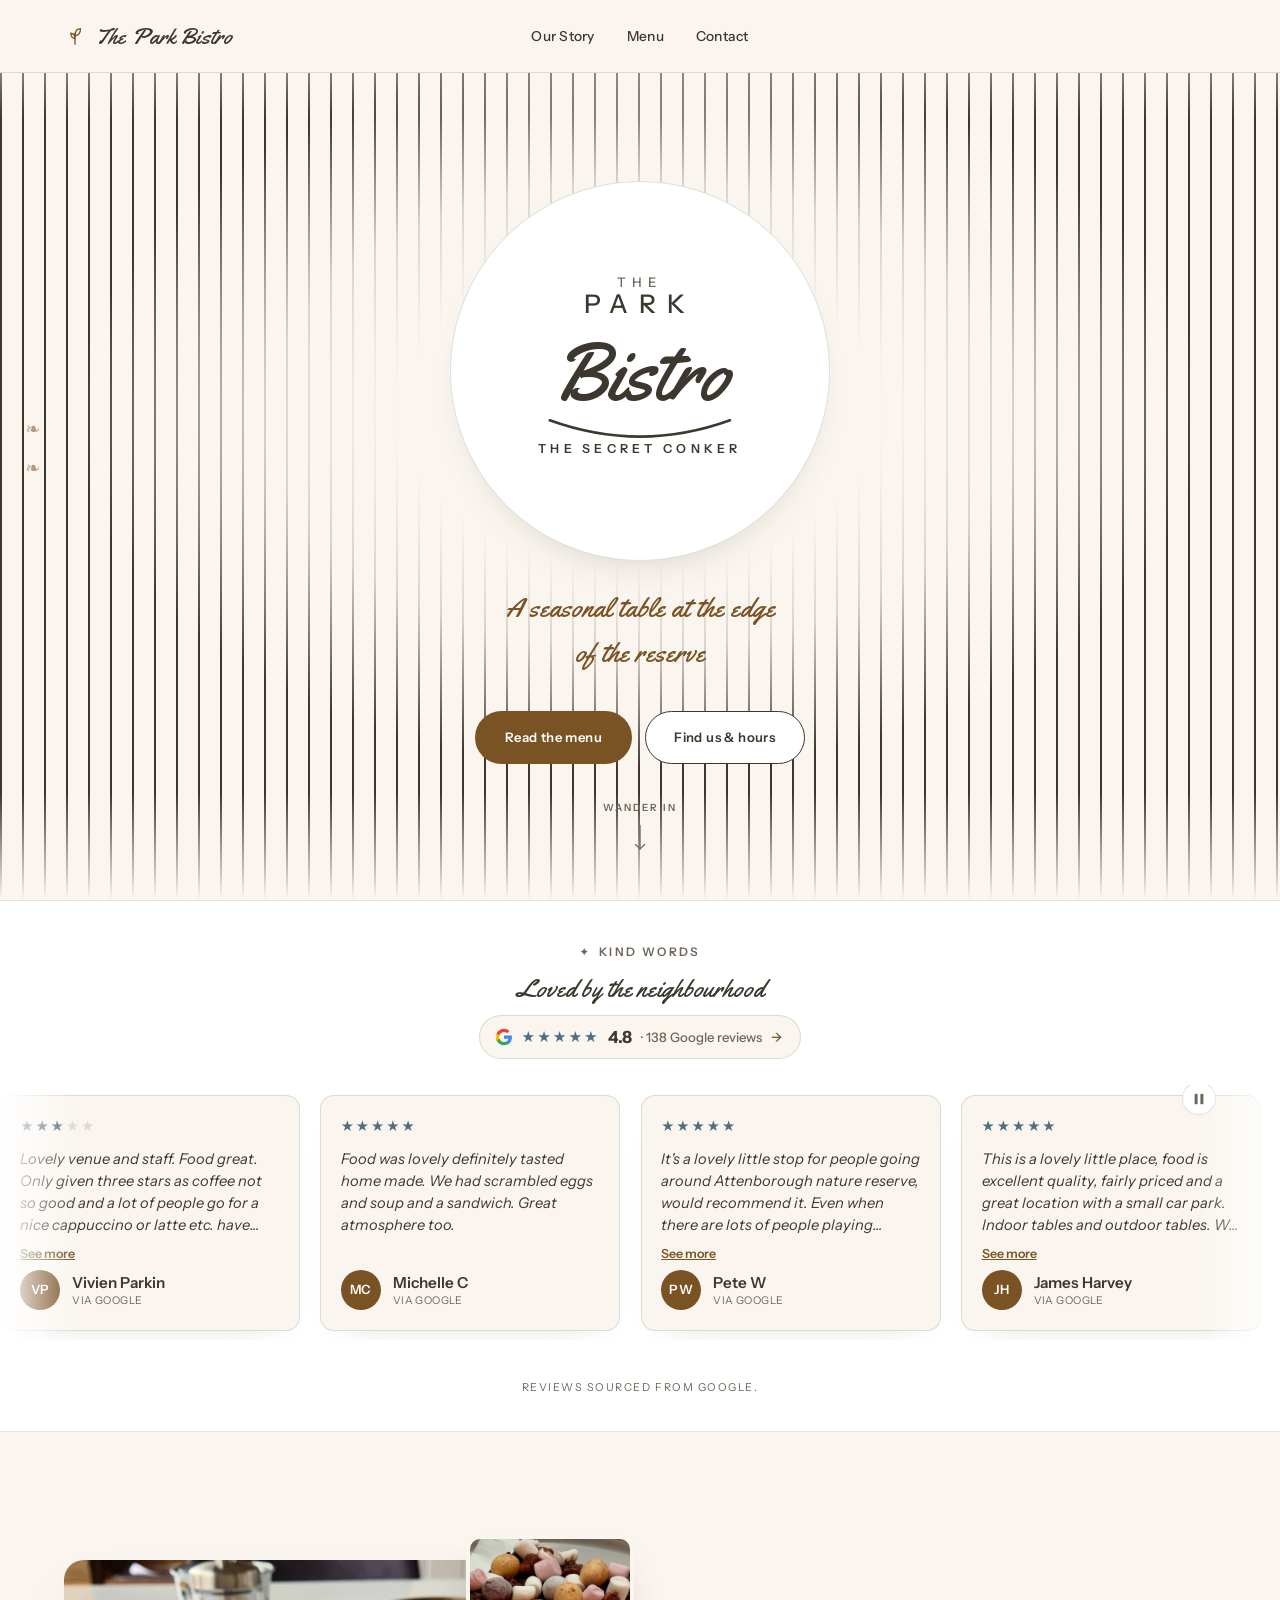
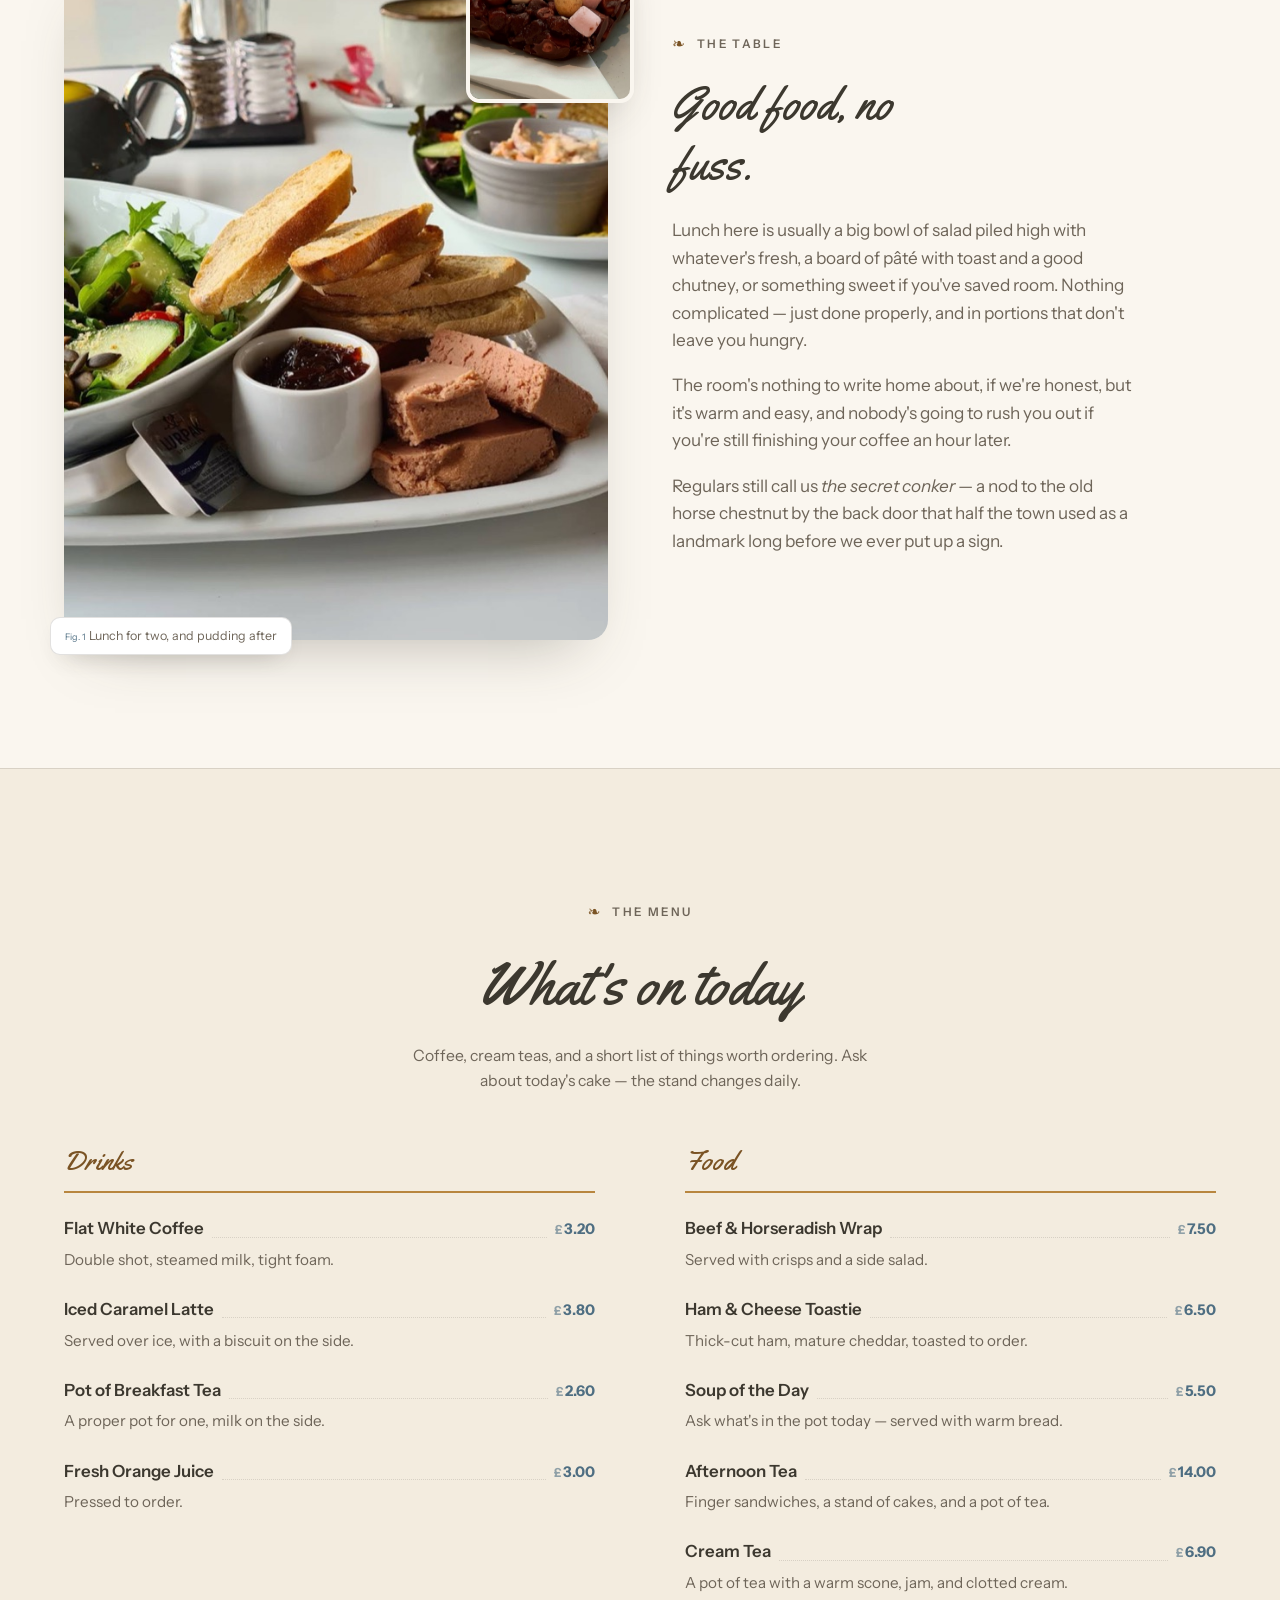
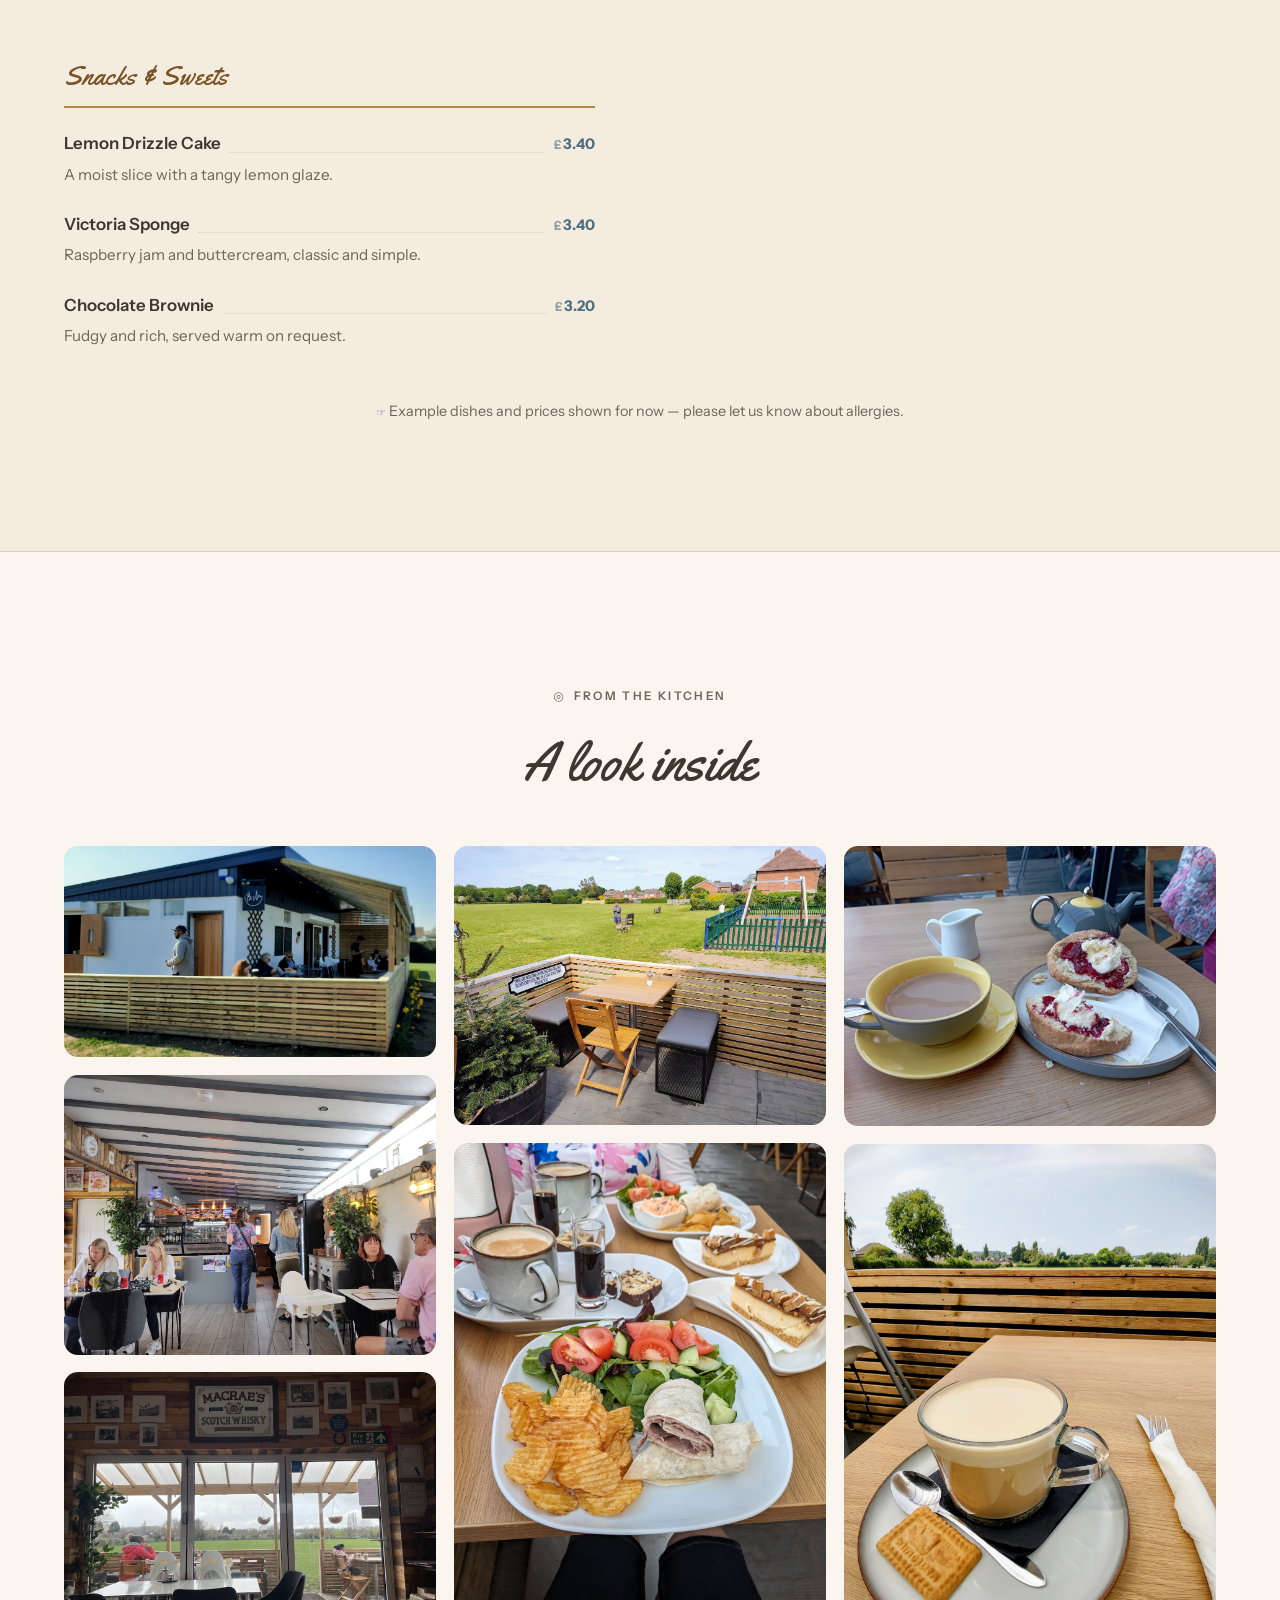
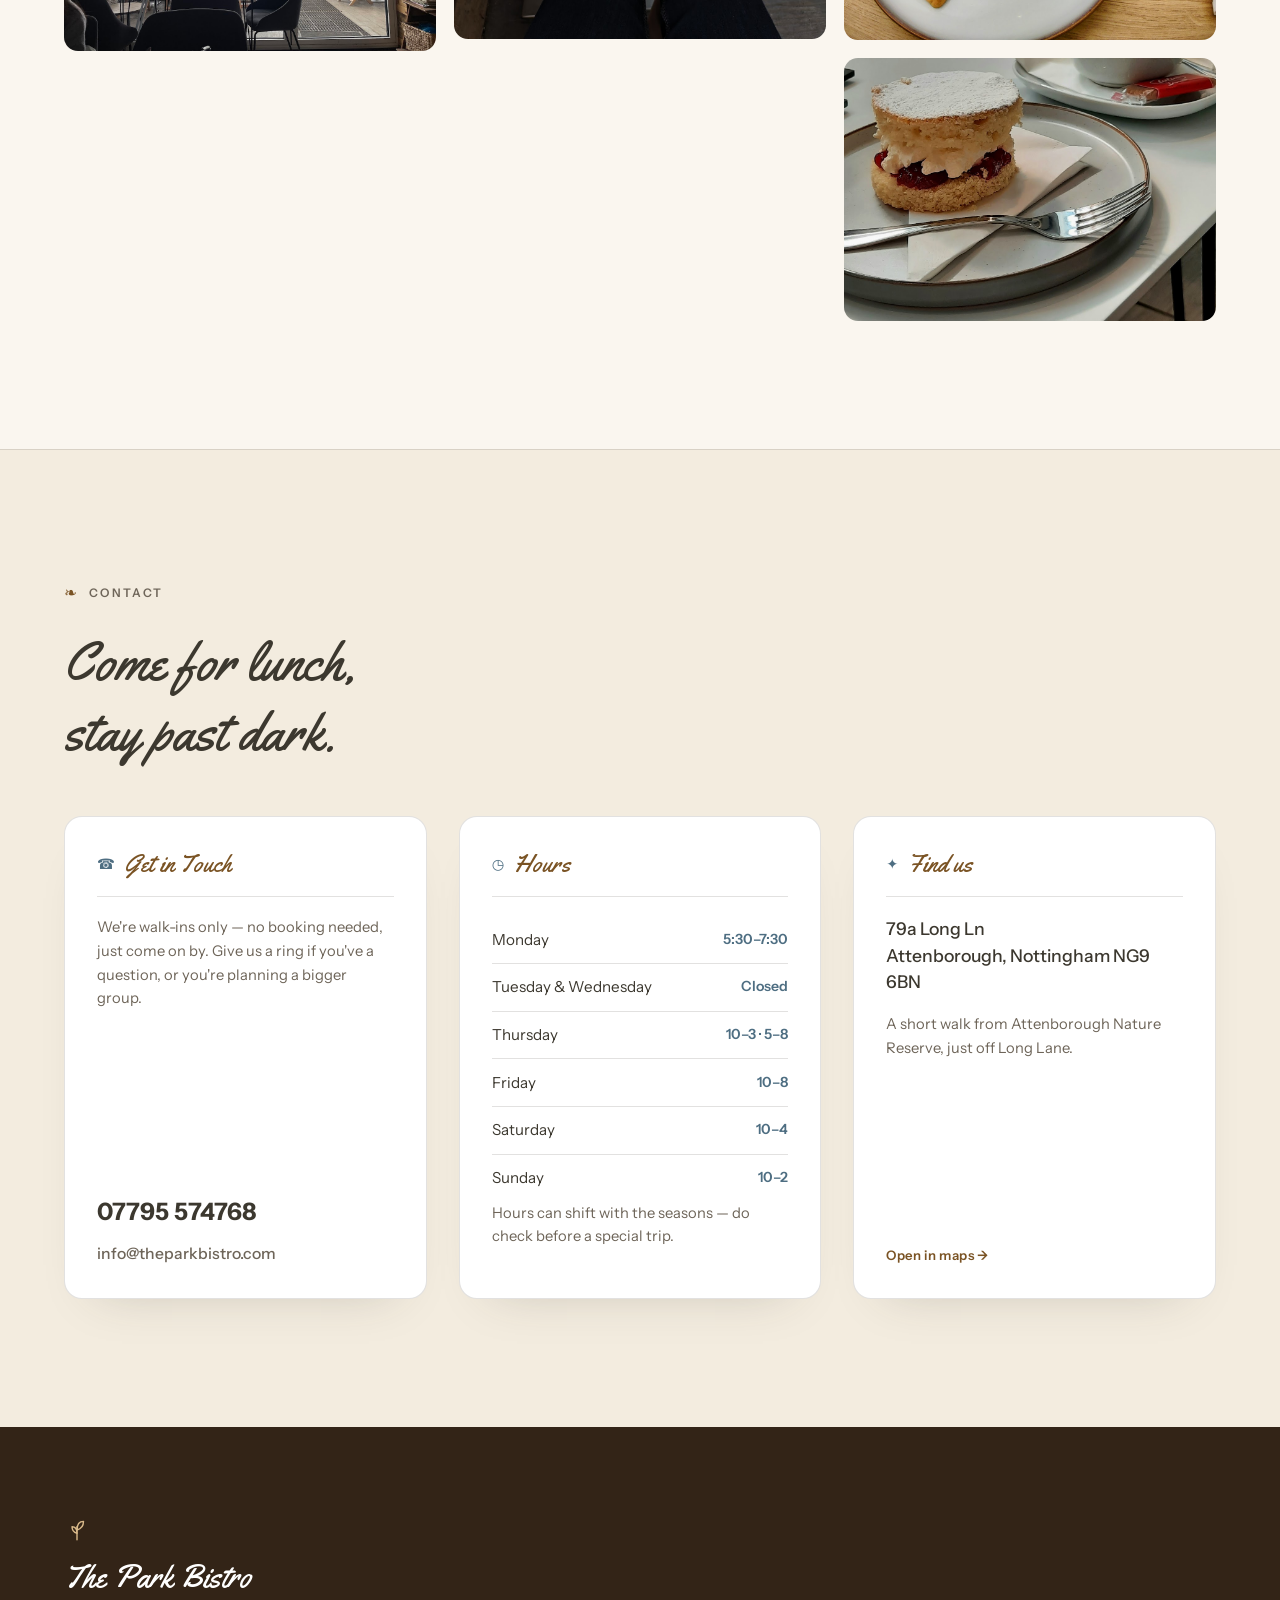
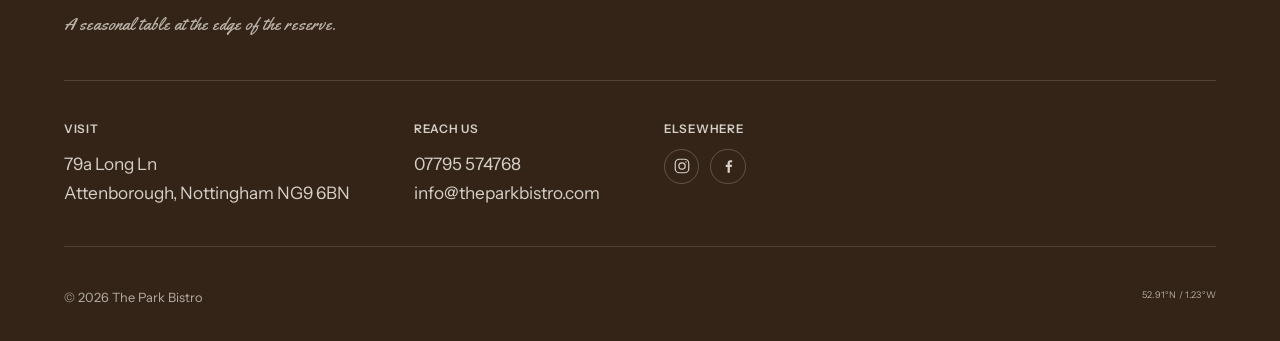
==== commit be3d7fe2: "Shorten homepage tab title to "The Park Bistro" Co-Authored-By: Claude Sonnet 5 <noreply@anthropic.c" ====
--- a/index.html
+++ b/index.html
@@ -3,7 +3,7 @@
 <head>
   <meta charset="UTF-8" />
   <meta name="viewport" content="width=device-width, initial-scale=1.0" />
-  <title>The Park Bistro — A seasonal table at the edge of the reserve</title>
+  <title>The Park Bistro</title>
   <meta name="description" content="The Park Bistro is a seasonal, produce-driven bistro beside Attenborough Nature Reserve. Warm rooms, an open kitchen, and a menu that turns with the woods." />
 
   <!-- Fonts -->
--- a/assets/css/styles.css
+++ b/assets/css/styles.css
@@ -98,7 +98,7 @@
 .btn:hover { transform: translateY(-2px); }
 .btn--solid { background: var(--sage-deep); color: var(--white); }
 .btn--solid:hover { background: #5C3D1A; }
-.btn--ghost { border-color: var(--ink); color: var(--ink); }
+.btn--ghost { background: var(--white); border-color: var(--ink); color: var(--ink); }
 .btn--ghost:hover { border-color: var(--sage-deep); background: var(--sage-deep); color: var(--white); }
 
 /* =====================================================================
